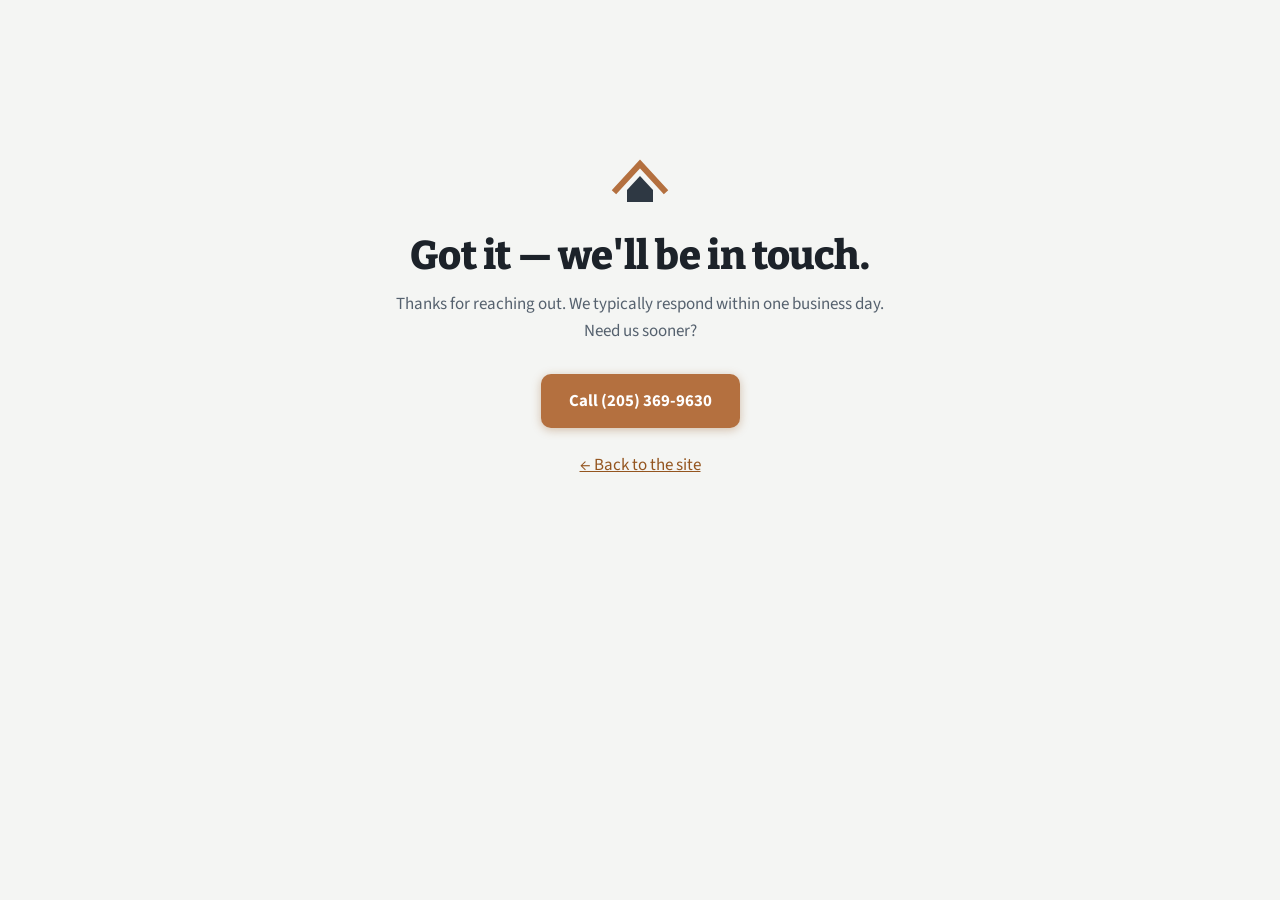
==== thanks.html @ 1217beed "Alabama Reliable Roofing website remake Static single-page site for Alabama Reliable Roofing & Const" ====
<!DOCTYPE html>
<html lang="en">
<head>
<meta charset="UTF-8">
<meta name="viewport" content="width=device-width, initial-scale=1, viewport-fit=cover">
<title>Request received — Alabama Reliable Roofing &amp; Construction</title>
<meta name="robots" content="noindex">
<meta name="theme-color" content="#1C2229">
<link rel="icon" href="/favicon.svg" type="image/svg+xml">
<link rel="preconnect" href="https://fonts.googleapis.com">
<link rel="preconnect" href="https://fonts.gstatic.com" crossorigin>
<link href="https://fonts.googleapis.com/css2?family=Bitter:wght@700;800&family=Source+Sans+3:wght@400;600;700&display=swap" rel="stylesheet">
<link rel="stylesheet" href="/styles.css">
</head>
<body>
<main class="section" style="min-height:70vh;display:grid;place-items:center;">
  <div class="container" style="text-align:center;max-width:560px;">
    <svg viewBox="0 0 64 64" width="64" height="64" style="margin:0 auto 20px;" aria-hidden="true">
      <path d="M8 40 L32 14 L56 40" fill="none" stroke="#B4703F" stroke-width="6" stroke-linecap="square"/>
      <path d="M19 40 L32 26 L45 40 L45 52 L19 52 Z" fill="#2E3843"/>
    </svg>
    <h2 style="max-width:none;">Got it &mdash; we'll be in touch.</h2>
    <p style="color:var(--steel);margin:12px 0 28px;">Thanks for reaching out. We typically respond within one business day. Need us sooner?</p>
    <a class="btn btn-copper btn-lg" href="tel:+12053699630">Call (205) 369-9630</a>
    <p style="margin-top:24px;"><a href="/">&larr; Back to the site</a></p>
  </div>
</main>
</body>
</html>
---- styles.css ----
/* Alabama Reliable Roofing — Iron & Copper
   Palette: iron #1C2229 / #2E3843, galvanized paper #F4F5F3,
   copper #B4703F, steel #55616E */

:root {
  --iron-900: #1C2229;
  --iron-800: #232B34;
  --iron-700: #2E3843;
  --steel: #55616E;
  --paper: #F4F5F3;
  --white: #FFFFFF;
  --copper: #B4703F;
  --copper-deep: #94551F;
  --copper-bright: #D08A4F;
  --line: #DFE2DD;
  --line-dark: #3A4551;
  --font-display: "Bitter", Georgia, serif;
  --font-body: "Source Sans 3", "Helvetica Neue", Arial, sans-serif;
  --radius: 10px;
  --container: 1120px;
  --callbar-h: 64px;
}

* { margin: 0; padding: 0; box-sizing: border-box; }

html { scroll-behavior: smooth; }
html:focus-within { scroll-behavior: smooth; }

body {
  font-family: var(--font-body);
  font-size: 1.0625rem;
  line-height: 1.6;
  color: var(--iron-800);
  background: var(--paper);
  -webkit-font-smoothing: antialiased;
  overflow-x: hidden;
}

img, svg { display: block; max-width: 100%; }

a { color: var(--copper-deep); }

:focus-visible {
  outline: 3px solid var(--copper);
  outline-offset: 2px;
}

.container {
  max-width: var(--container);
  margin: 0 auto;
  padding: 0 20px;
}

/* ---------- type ---------- */

h1, h2, h3 {
  font-family: var(--font-display);
  line-height: 1.12;
  color: var(--iron-900);
  letter-spacing: -0.01em;
}

h1 {
  font-size: clamp(2.4rem, 8.5vw, 4.2rem);
  font-weight: 800;
  color: var(--white);
}

h1 em {
  font-style: italic;
  color: var(--copper-bright);
}

h2 {
  font-size: clamp(1.7rem, 5vw, 2.5rem);
  font-weight: 800;
  margin-bottom: 0.75rem;
  max-width: 22ch;
}

h3 {
  font-size: 1.2rem;
  font-weight: 700;
  margin-bottom: 0.5rem;
}

.spec-label {
  display: flex;
  align-items: center;
  gap: 12px;
  font-size: 0.78rem;
  font-weight: 700;
  letter-spacing: 0.16em;
  text-transform: uppercase;
  color: var(--copper-deep);
  margin-bottom: 1rem;
}

.spec-label .chalk {
  display: inline-block;
  width: 34px;
  height: 2px;
  background: var(--copper);
  flex: none;
}

.spec-label-dark { color: var(--copper-bright); }

.section-lead {
  max-width: 58ch;
  color: var(--steel);
  margin-bottom: 2.5rem;
}

/* ---------- buttons ---------- */

.btn {
  display: inline-flex;
  align-items: center;
  justify-content: center;
  gap: 10px;
  min-height: 48px;
  padding: 12px 24px;
  border: 0;
  border-radius: var(--radius);
  font-family: var(--font-body);
  font-size: 1rem;
  font-weight: 700;
  text-decoration: none;
  cursor: pointer;
  transition: transform 0.15s ease, box-shadow 0.15s ease, background-color 0.15s ease;
}

.btn svg { width: 18px; height: 18px; flex: none; }

.btn:active { transform: translateY(1px) scale(0.99); }

.btn-copper {
  background: var(--copper);
  color: #fff;
  box-shadow: 0 2px 10px rgba(148, 85, 31, 0.35);
}
.btn-copper:hover { background: var(--copper-deep); }

.btn-ghost {
  background: transparent;
  color: var(--white);
  box-shadow: inset 0 0 0 2px rgba(255, 255, 255, 0.4);
}
.btn-ghost:hover { box-shadow: inset 0 0 0 2px rgba(255, 255, 255, 0.85); }

.btn-iron {
  background: var(--iron-800);
  color: #fff;
}
.btn-iron:hover { background: var(--iron-700); }

.btn-lg { min-height: 54px; padding: 14px 28px; font-size: 1.05rem; }
.btn-block { width: 100%; }

/* ---------- header ---------- */

.site-header {
  position: sticky;
  top: 0;
  z-index: 50;
  background: rgba(28, 34, 41, 0.88);
  -webkit-backdrop-filter: blur(14px);
  backdrop-filter: blur(14px);
  border-bottom: 1px solid rgba(255, 255, 255, 0.08);
  padding-top: env(safe-area-inset-top);
}

.header-inner {
  max-width: var(--container);
  margin: 0 auto;
  padding: 10px 20px;
  display: flex;
  align-items: center;
  gap: 20px;
}

.brand {
  display: flex;
  align-items: center;
  gap: 10px;
  text-decoration: none;
  color: var(--white);
  min-height: 44px;
}

.brand-mark { width: 34px; height: 34px; flex: none; }

.brand-text { line-height: 1.15; }
.brand-text strong {
  display: block;
  font-family: var(--font-display);
  font-weight: 800;
  font-size: 1rem;
  letter-spacing: 0.01em;
}
.brand-text span span, .brand-text > span {
  display: block;
  font-size: 0.7rem;
  letter-spacing: 0.14em;
  text-transform: uppercase;
  color: #9FB0C0;
}

.site-nav {
  display: none;
  margin-left: auto;
  gap: 26px;
}

.site-nav a {
  color: #D7DEE5;
  text-decoration: none;
  font-weight: 600;
  font-size: 0.95rem;
  padding: 10px 2px;
  border-bottom: 2px solid transparent;
  transition: color 0.15s ease, border-color 0.15s ease;
}
.site-nav a:hover { color: #fff; border-bottom-color: var(--copper); }

.header-call { display: none; margin-left: auto; }

@media (min-width: 900px) {
  .site-nav { display: flex; }
  .header-call { display: inline-flex; margin-left: 0; }
}

/* ---------- hero ---------- */

.hero {
  position: relative;
  background:
    /* standing-seam ribs */
    repeating-linear-gradient(90deg,
      rgba(255, 255, 255, 0.025) 0px, rgba(255, 255, 255, 0.025) 2px,
      transparent 2px, transparent 72px),
    linear-gradient(160deg, #242D37 0%, var(--iron-900) 55%, #171C22 100%);
  color: var(--white);
  padding: clamp(64px, 12vw, 130px) 0 clamp(120px, 16vw, 180px);
}

.hero-inner {
  max-width: var(--container);
  margin: 0 auto;
  padding: 0 20px;
}

.hero .spec-label { color: var(--copper-bright); }

.hero-fig { display: none; }

@media (min-width: 1024px) {
  .hero-inner {
    display: grid;
    grid-template-columns: minmax(0, 1fr) 460px;
    gap: 72px;
    align-items: center;
  }
  .hero-fig { display: block; margin: 0; }
  .hero-fig svg { width: 100%; height: auto; }
}

.hero-sub {
  max-width: 52ch;
  margin-top: 1.25rem;
  font-size: 1.1rem;
  color: #C3CDD7;
}

.hero-ctas {
  display: flex;
  flex-wrap: wrap;
  gap: 14px;
  margin-top: 2rem;
}

.hero-chips {
  display: flex;
  flex-wrap: wrap;
  gap: 10px;
  list-style: none;
  margin-top: 2.25rem;
}

.hero-chips li {
  font-size: 0.85rem;
  font-weight: 600;
  letter-spacing: 0.02em;
  color: #C3CDD7;
  padding: 8px 14px;
  border: 1px solid var(--line-dark);
  border-radius: 999px;
  background: rgba(255, 255, 255, 0.03);
}

/* rooflines (signature) */
.roofline {
  position: absolute;
  left: 0;
  right: 0;
  width: 100%;
  height: clamp(44px, 7vw, 90px);
}

.roofline-hero { bottom: -1px; }
.roofline-top { top: -1px; }

/* ---------- sections ---------- */

.section { padding: clamp(64px, 9vw, 110px) 0; }

.section-services { padding-top: clamp(48px, 7vw, 80px); }

.card-grid {
  display: grid;
  gap: 16px;
  grid-template-columns: 1fr;
}

@media (min-width: 640px) { .card-grid { grid-template-columns: 1fr 1fr; gap: 20px; } }
@media (min-width: 1024px) { .card-grid { grid-template-columns: repeat(4, 1fr); } }

.card {
  background: var(--white);
  border: 1px solid var(--line);
  border-radius: var(--radius);
  padding: 26px 22px;
  transition: transform 0.2s ease, box-shadow 0.2s ease;
}

.card:hover {
  transform: translateY(-3px);
  box-shadow: 0 12px 28px rgba(28, 34, 41, 0.1);
}

.card-icon {
  width: 48px;
  height: 48px;
  color: var(--copper);
  margin-bottom: 16px;
}

.card p { color: var(--steel); font-size: 0.98rem; }

/* ---------- stats band ---------- */

.stats-band {
  position: relative;
  background:
    repeating-linear-gradient(90deg,
      rgba(255, 255, 255, 0.02) 0px, rgba(255, 255, 255, 0.02) 2px,
      transparent 2px, transparent 72px),
    var(--iron-900);
  color: var(--white);
  padding: clamp(120px, 16vw, 170px) 0 clamp(64px, 9vw, 100px);
}

.stats-grid {
  display: grid;
  grid-template-columns: 1fr 1fr;
  gap: 28px 16px;
  margin-top: 1.5rem;
}

@media (min-width: 900px) { .stats-grid { grid-template-columns: repeat(4, 1fr); } }

.stat dd {
  font-family: var(--font-display);
  font-size: clamp(2.2rem, 6vw, 3.2rem);
  font-weight: 800;
  color: var(--copper-bright);
  line-height: 1;
}

.stat dt {
  font-size: 0.8rem;
  font-weight: 600;
  letter-spacing: 0.12em;
  text-transform: uppercase;
  color: #9FB0C0;
  margin-bottom: 8px;
}

/* ---------- storm / split ---------- */

.split {
  display: grid;
  gap: 40px;
  grid-template-columns: 1fr;
  align-items: start;
}

@media (min-width: 960px) {
  .split { grid-template-columns: 7fr 5fr; gap: 64px; }
}

.split-copy > p { color: var(--steel); max-width: 56ch; }

.claim-steps {
  list-style: none;
  counter-reset: step;
  margin: 1.75rem 0 2rem;
  display: grid;
  gap: 18px;
}

.claim-steps li {
  counter-increment: step;
  position: relative;
  padding-left: 52px;
  color: var(--steel);
}

.claim-steps li strong { color: var(--iron-800); }

.claim-steps li::before {
  content: counter(step);
  position: absolute;
  left: 0;
  top: 0;
  width: 36px;
  height: 36px;
  display: grid;
  place-items: center;
  font-family: var(--font-display);
  font-weight: 700;
  color: var(--copper-deep);
  background: var(--white);
  border: 1px solid var(--line);
  border-radius: 50%;
}

.split-panel {
  display: grid;
  gap: 16px;
}

.panel-block {
  background: var(--white);
  border: 1px solid var(--line);
  border-left: 4px solid var(--copper);
  border-radius: var(--radius);
  padding: 24px 22px;
}

.panel-block p { color: var(--steel); font-size: 0.98rem; }

/* ---------- about ---------- */

.section-about { padding-top: 0; }

.about-grid {
  display: grid;
  gap: 40px;
  grid-template-columns: 1fr;
  align-items: start;
}

@media (min-width: 960px) {
  .about-grid { grid-template-columns: 7fr 5fr; gap: 64px; }
}

.about-grid p { color: var(--steel); max-width: 56ch; margin-bottom: 1rem; }

.hours-card {
  background: var(--white);
  border: 1px solid var(--line);
  border-radius: var(--radius);
  padding: 28px 24px;
}

.hours-table {
  width: 100%;
  border-collapse: collapse;
  margin: 12px 0 20px;
}

.hours-table th, .hours-table td {
  text-align: left;
  padding: 10px 0;
  border-bottom: 1px solid var(--line);
  font-size: 0.98rem;
}

.hours-table th { font-weight: 600; color: var(--iron-800); }
.hours-table td { text-align: right; color: var(--steel); }
.hours-table tr:last-child th, .hours-table tr:last-child td { border-bottom: 0; }

.hours-card .btn { width: 100%; }

/* ---------- estimate / contact ---------- */

.section-estimate {
  position: relative;
  background:
    repeating-linear-gradient(90deg,
      rgba(255, 255, 255, 0.02) 0px, rgba(255, 255, 255, 0.02) 2px,
      transparent 2px, transparent 72px),
    var(--iron-900);
  color: var(--white);
  padding-top: clamp(130px, 17vw, 180px);
}

.section-estimate h2 { color: var(--white); }
.estimate-copy > p { color: #C3CDD7; max-width: 50ch; }

.contact-list {
  list-style: none;
  margin-top: 2rem;
  display: grid;
  gap: 16px;
}

.contact-list li {
  display: grid;
  grid-template-columns: 72px 1fr;
  gap: 12px;
  align-items: baseline;
}

.contact-label {
  font-size: 0.75rem;
  font-weight: 700;
  letter-spacing: 0.14em;
  text-transform: uppercase;
  color: var(--copper-bright);
}

.contact-list a { color: var(--white); text-decoration-color: var(--copper); }
.contact-list span:not(.contact-label) { color: #C3CDD7; }

.estimate-form {
  background: var(--white);
  border-radius: 14px;
  padding: 28px 24px;
  color: var(--iron-800);
  box-shadow: 0 24px 60px rgba(0, 0, 0, 0.35);
}

.field { margin-bottom: 16px; }

.field label {
  display: block;
  font-weight: 600;
  font-size: 0.92rem;
  margin-bottom: 6px;
}

.field input, .field textarea {
  width: 100%;
  font-family: var(--font-body);
  font-size: 1rem;
  padding: 12px 14px;
  border: 1.5px solid var(--line);
  border-radius: 8px;
  background: var(--paper);
  color: var(--iron-900);
  transition: border-color 0.15s ease;
}

.field input:focus, .field textarea:focus {
  outline: none;
  border-color: var(--copper);
  background: var(--white);
}

.form-note {
  margin-top: 12px;
  font-size: 0.88rem;
  color: var(--steel);
  text-align: center;
}

.hidden-field { display: none; }

/* ---------- footer ---------- */

.site-footer {
  background: #14181D;
  color: #9FB0C0;
  padding: 40px 0 calc(28px + var(--callbar-h) + env(safe-area-inset-bottom));
  font-size: 0.92rem;
}

.footer-inner { display: grid; gap: 20px; }

.footer-brand {
  display: flex;
  gap: 14px;
  align-items: flex-start;
  color: var(--white);
}

.footer-brand .brand-mark { width: 30px; height: 30px; margin-top: 3px; }
.footer-brand strong { color: var(--white); }
.footer-brand p { color: #9FB0C0; }

.footer-fine { border-top: 1px solid #262E37; padding-top: 20px; }
.footer-fine a { color: #C3CDD7; }

@media (min-width: 900px) {
  .site-footer { padding-bottom: 32px; }
}

/* ---------- mobile call bar ---------- */

.call-bar {
  position: fixed;
  left: 0;
  right: 0;
  bottom: 0;
  z-index: 60;
  display: grid;
  grid-template-columns: 1fr 1fr;
  gap: 10px;
  padding: 10px 12px calc(10px + env(safe-area-inset-bottom));
  background: rgba(20, 24, 29, 0.92);
  -webkit-backdrop-filter: blur(14px);
  backdrop-filter: blur(14px);
  border-top: 1px solid rgba(255, 255, 255, 0.1);
}

.call-bar-btn {
  display: flex;
  align-items: center;
  justify-content: center;
  gap: 8px;
  min-height: 50px;
  border-radius: 12px;
  font-weight: 700;
  font-size: 1rem;
  text-decoration: none;
  transition: transform 0.12s ease;
}

.call-bar-btn:active { transform: scale(0.97); }

.call-bar-btn svg { width: 18px; height: 18px; }

.call-bar-call {
  background: var(--copper);
  color: #fff;
}

.call-bar-estimate {
  background: rgba(255, 255, 255, 0.1);
  color: #fff;
  box-shadow: inset 0 0 0 1.5px rgba(255, 255, 255, 0.25);
}

@media (min-width: 900px) {
  .call-bar { display: none; }
}

/* ---------- reveal animations ---------- */

.reveal {
  opacity: 0;
  transform: translateY(18px);
  transition: opacity 0.6s ease, transform 0.6s ease;
}

.reveal.is-visible {
  opacity: 1;
  transform: none;
}

/* hero load sequence */
.hero-reveal {
  opacity: 0;
  transform: translateY(16px);
  animation: heroUp 0.7s cubic-bezier(0.22, 1, 0.36, 1) forwards;
}

.hero-reveal.r1 { animation-delay: 0.05s; }
.hero-reveal.r2 { animation-delay: 0.15s; }
.hero-reveal.r3 { animation-delay: 0.3s; }
.hero-reveal.r4 { animation-delay: 0.45s; }
.hero-reveal.r5 { animation-delay: 0.6s; }

@keyframes heroUp {
  to { opacity: 1; transform: none; }
}

@media (prefers-reduced-motion: reduce) {
  html { scroll-behavior: auto; }
  .reveal, .hero-reveal {
    opacity: 1;
    transform: none;
    animation: none;
    transition: none;
  }
  .card:hover { transform: none; }
}
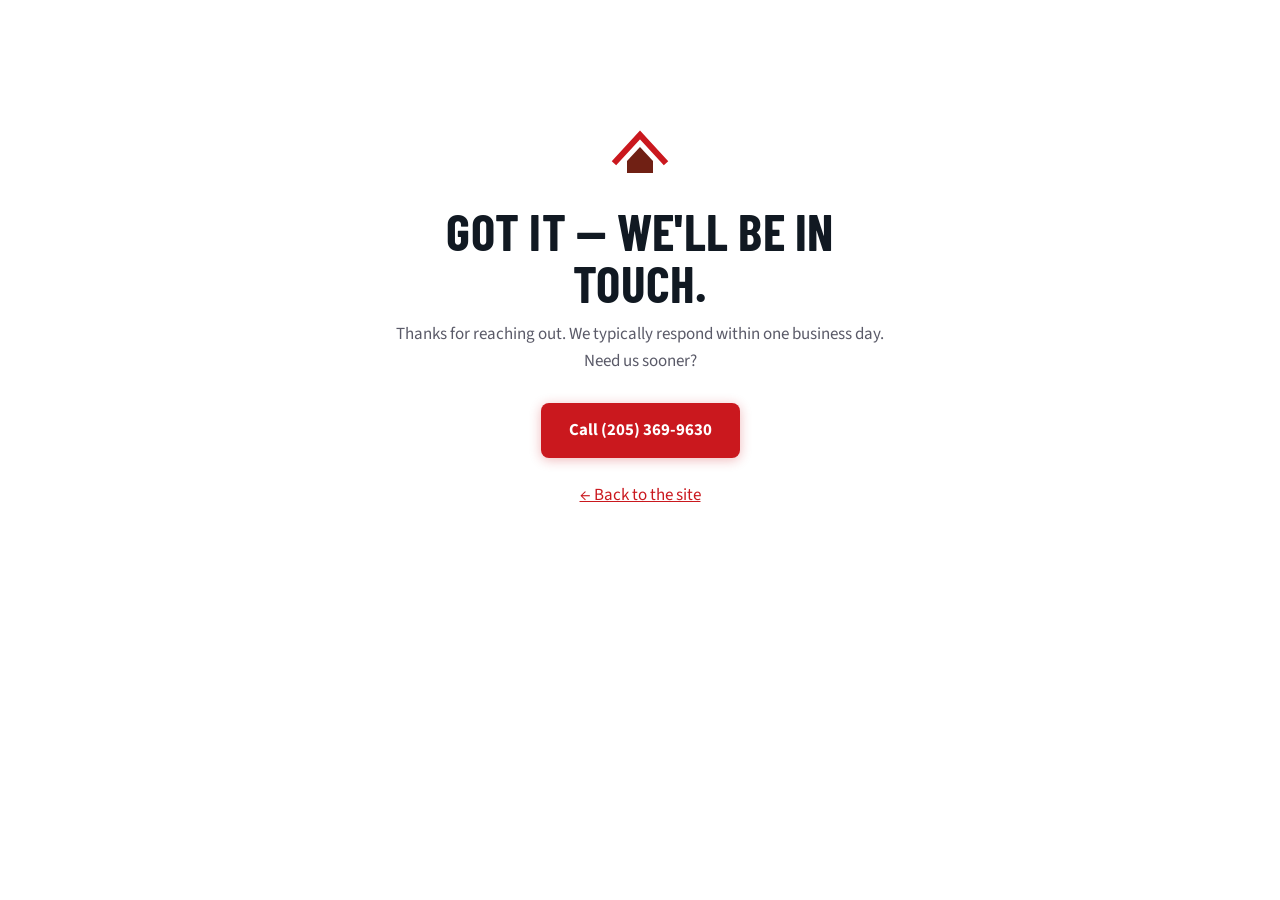
==== commit 82056973: "Rebrand: light theme in the company's real colors + real project photos - Extract exact brand colors" ====
--- a/thanks.html
+++ b/thanks.html
@@ -5,23 +5,23 @@
 <meta name="viewport" content="width=device-width, initial-scale=1, viewport-fit=cover">
 <title>Request received — Alabama Reliable Roofing &amp; Construction</title>
 <meta name="robots" content="noindex">
-<meta name="theme-color" content="#1C2229">
+<meta name="theme-color" content="#FFFFFF">
 <link rel="icon" href="/favicon.svg" type="image/svg+xml">
 <link rel="preconnect" href="https://fonts.googleapis.com">
 <link rel="preconnect" href="https://fonts.gstatic.com" crossorigin>
-<link href="https://fonts.googleapis.com/css2?family=Bitter:wght@700;800&family=Source+Sans+3:wght@400;600;700&display=swap" rel="stylesheet">
+<link href="https://fonts.googleapis.com/css2?family=Barlow+Condensed:wght@600;700&family=Source+Sans+3:wght@400;600;700&display=swap" rel="stylesheet">
 <link rel="stylesheet" href="/styles.css">
 </head>
 <body>
 <main class="section" style="min-height:70vh;display:grid;place-items:center;">
   <div class="container" style="text-align:center;max-width:560px;">
     <svg viewBox="0 0 64 64" width="64" height="64" style="margin:0 auto 20px;" aria-hidden="true">
-      <path d="M8 40 L32 14 L56 40" fill="none" stroke="#B4703F" stroke-width="6" stroke-linecap="square"/>
-      <path d="M19 40 L32 26 L45 40 L45 52 L19 52 Z" fill="#2E3843"/>
+      <path d="M8 40 L32 14 L56 40" fill="none" stroke="#CA181E" stroke-width="6" stroke-linecap="square"/>
+      <path d="M19 40 L32 26 L45 40 L45 52 L19 52 Z" fill="#702014"/>
     </svg>
     <h2 style="max-width:none;">Got it &mdash; we'll be in touch.</h2>
-    <p style="color:var(--steel);margin:12px 0 28px;">Thanks for reaching out. We typically respond within one business day. Need us sooner?</p>
-    <a class="btn btn-copper btn-lg" href="tel:+12053699630">Call (205) 369-9630</a>
+    <p style="color:var(--slate);margin:12px 0 28px;">Thanks for reaching out. We typically respond within one business day. Need us sooner?</p>
+    <a class="btn btn-red btn-lg" href="tel:+12053699630">Call (205) 369-9630</a>
     <p style="margin-top:24px;"><a href="/">&larr; Back to the site</a></p>
   </div>
 </main>
--- a/styles.css
+++ b/styles.css
@@ -1,23 +1,27 @@
-/* Alabama Reliable Roofing — Iron & Copper
-   Palette: iron #1C2229 / #2E3843, galvanized paper #F4F5F3,
-   copper #B4703F, steel #55616E */
+/* Alabama Reliable Roofing — rebrand in the company's own colors
+   Extracted from alabamareliableroofing.com:
+     brick  #702014  (exact logo pigment — Alabama state mark)
+     red    #CA181E  (site theme accent / buttons)
+     ink    #111922  (site theme dark)
+     slate  #5A5A68  (site theme gray)
+     fog    #F8F8F8  (site theme light bg)
+   Light theme: white/fog surfaces, ink text, red + brick as identity. */
 
 :root {
-  --iron-900: #1C2229;
-  --iron-800: #232B34;
-  --iron-700: #2E3843;
-  --steel: #55616E;
-  --paper: #F4F5F3;
+  --red: #CA181E;
+  --red-dark: #A21015;
+  --brick: #702014;
+  --brick-deep: #591A10;
+  --ink: #111922;
+  --slate: #5A5A68;
+  --fog: #F8F8F8;
   --white: #FFFFFF;
-  --copper: #B4703F;
-  --copper-deep: #94551F;
-  --copper-bright: #D08A4F;
-  --line: #DFE2DD;
-  --line-dark: #3A4551;
-  --font-display: "Bitter", Georgia, serif;
+  --line: #E6E4E1;
+  --font-display: "Barlow Condensed", "Arial Narrow", sans-serif;
   --font-body: "Source Sans 3", "Helvetica Neue", Arial, sans-serif;
-  --radius: 10px;
-  --container: 1120px;
+  --font-mono: "IBM Plex Mono", "SF Mono", Menlo, monospace;
+  --radius: 8px;
+  --container: 1140px;
   --callbar-h: 64px;
 }
 
@@ -30,18 +34,18 @@
   font-family: var(--font-body);
   font-size: 1.0625rem;
   line-height: 1.6;
-  color: var(--iron-800);
-  background: var(--paper);
+  color: var(--ink);
+  background: var(--white);
   -webkit-font-smoothing: antialiased;
   overflow-x: hidden;
 }
 
 img, svg { display: block; max-width: 100%; }
 
-a { color: var(--copper-deep); }
+a { color: var(--red); }
 
 :focus-visible {
-  outline: 3px solid var(--copper);
+  outline: 3px solid var(--red);
   outline-offset: 2px;
 }
 
@@ -55,32 +59,34 @@
 
 h1, h2, h3 {
   font-family: var(--font-display);
-  line-height: 1.12;
-  color: var(--iron-900);
-  letter-spacing: -0.01em;
+  line-height: 1.02;
+  color: var(--ink);
+  text-transform: uppercase;
+  letter-spacing: 0.005em;
 }
 
 h1 {
-  font-size: clamp(2.4rem, 8.5vw, 4.2rem);
-  font-weight: 800;
+  font-size: clamp(3rem, 10.5vw, 5.4rem);
+  font-weight: 700;
   color: var(--white);
 }
 
 h1 em {
-  font-style: italic;
-  color: var(--copper-bright);
+  font-style: normal;
+  color: #FFB4AE;
+  position: relative;
 }
 
 h2 {
-  font-size: clamp(1.7rem, 5vw, 2.5rem);
-  font-weight: 800;
+  font-size: clamp(2.1rem, 5.6vw, 3.2rem);
+  font-weight: 700;
   margin-bottom: 0.75rem;
-  max-width: 22ch;
+  max-width: 24ch;
 }
 
 h3 {
-  font-size: 1.2rem;
-  font-weight: 700;
+  font-size: 1.45rem;
+  font-weight: 600;
   margin-bottom: 0.5rem;
 }
 
@@ -88,11 +94,12 @@
   display: flex;
   align-items: center;
   gap: 12px;
-  font-size: 0.78rem;
-  font-weight: 700;
-  letter-spacing: 0.16em;
+  font-family: var(--font-mono);
+  font-size: 0.74rem;
+  font-weight: 500;
+  letter-spacing: 0.14em;
   text-transform: uppercase;
-  color: var(--copper-deep);
+  color: var(--red);
   margin-bottom: 1rem;
 }
 
@@ -100,15 +107,16 @@
   display: inline-block;
   width: 34px;
   height: 2px;
-  background: var(--copper);
+  background: var(--red);
   flex: none;
 }
 
-.spec-label-dark { color: var(--copper-bright); }
+.spec-label-light { color: #FFB4AE; }
+.spec-label-light .chalk { background: #FFB4AE; }
 
 .section-lead {
   max-width: 58ch;
-  color: var(--steel);
+  color: var(--slate);
   margin-bottom: 2.5rem;
 }
 
@@ -135,25 +143,25 @@
 
 .btn:active { transform: translateY(1px) scale(0.99); }
 
-.btn-copper {
-  background: var(--copper);
+.btn-red {
+  background: var(--red);
   color: #fff;
-  box-shadow: 0 2px 10px rgba(148, 85, 31, 0.35);
-}
-.btn-copper:hover { background: var(--copper-deep); }
+  box-shadow: 0 2px 12px rgba(202, 24, 30, 0.3);
+}
+.btn-red:hover { background: var(--red-dark); }
 
 .btn-ghost {
   background: transparent;
   color: var(--white);
-  box-shadow: inset 0 0 0 2px rgba(255, 255, 255, 0.4);
-}
-.btn-ghost:hover { box-shadow: inset 0 0 0 2px rgba(255, 255, 255, 0.85); }
-
-.btn-iron {
-  background: var(--iron-800);
+  box-shadow: inset 0 0 0 2px rgba(255, 255, 255, 0.5);
+}
+.btn-ghost:hover { box-shadow: inset 0 0 0 2px rgba(255, 255, 255, 0.9); }
+
+.btn-ink {
+  background: var(--ink);
   color: #fff;
 }
-.btn-iron:hover { background: var(--iron-700); }
+.btn-ink:hover { background: #26313D; }
 
 .btn-lg { min-height: 54px; padding: 14px 28px; font-size: 1.05rem; }
 .btn-block { width: 100%; }
@@ -164,10 +172,10 @@
   position: sticky;
   top: 0;
   z-index: 50;
-  background: rgba(28, 34, 41, 0.88);
+  background: rgba(255, 255, 255, 0.92);
   -webkit-backdrop-filter: blur(14px);
   backdrop-filter: blur(14px);
-  border-bottom: 1px solid rgba(255, 255, 255, 0.08);
+  border-bottom: 1px solid var(--line);
   padding-top: env(safe-area-inset-top);
 }
 
@@ -183,29 +191,11 @@
 .brand {
   display: flex;
   align-items: center;
-  gap: 10px;
   text-decoration: none;
-  color: var(--white);
   min-height: 44px;
 }
 
-.brand-mark { width: 34px; height: 34px; flex: none; }
-
-.brand-text { line-height: 1.15; }
-.brand-text strong {
-  display: block;
-  font-family: var(--font-display);
-  font-weight: 800;
-  font-size: 1rem;
-  letter-spacing: 0.01em;
-}
-.brand-text span span, .brand-text > span {
-  display: block;
-  font-size: 0.7rem;
-  letter-spacing: 0.14em;
-  text-transform: uppercase;
-  color: #9FB0C0;
-}
+.brand img { height: 46px; width: auto; }
 
 .site-nav {
   display: none;
@@ -214,7 +204,7 @@
 }
 
 .site-nav a {
-  color: #D7DEE5;
+  color: var(--ink);
   text-decoration: none;
   font-weight: 600;
   font-size: 0.95rem;
@@ -222,55 +212,60 @@
   border-bottom: 2px solid transparent;
   transition: color 0.15s ease, border-color 0.15s ease;
 }
-.site-nav a:hover { color: #fff; border-bottom-color: var(--copper); }
+.site-nav a:hover { color: var(--red); border-bottom-color: var(--red); }
 
 .header-call { display: none; margin-left: auto; }
 
 @media (min-width: 900px) {
   .site-nav { display: flex; }
   .header-call { display: inline-flex; margin-left: 0; }
+  .brand img { height: 54px; }
 }
 
 /* ---------- hero ---------- */
 
 .hero {
   position: relative;
+  color: var(--white);
+  padding: clamp(88px, 15vw, 168px) 0 clamp(130px, 17vw, 190px);
+  overflow: hidden;
+}
+
+.hero-photo {
+  position: absolute;
+  inset: 0;
+  width: 100%;
+  height: 100%;
+  object-fit: cover;
+  object-position: 42% 38%;
+}
+
+.hero::after {
+  content: "";
+  position: absolute;
+  inset: 0;
   background:
-    /* standing-seam ribs */
-    repeating-linear-gradient(90deg,
-      rgba(255, 255, 255, 0.025) 0px, rgba(255, 255, 255, 0.025) 2px,
-      transparent 2px, transparent 72px),
-    linear-gradient(160deg, #242D37 0%, var(--iron-900) 55%, #171C22 100%);
-  color: var(--white);
-  padding: clamp(64px, 12vw, 130px) 0 clamp(120px, 16vw, 180px);
+    linear-gradient(100deg,
+      rgba(17, 25, 34, 0.9) 0%,
+      rgba(17, 25, 34, 0.72) 42%,
+      rgba(64, 24, 16, 0.42) 100%);
 }
 
 .hero-inner {
+  position: relative;
+  z-index: 2;
   max-width: var(--container);
   margin: 0 auto;
   padding: 0 20px;
 }
 
-.hero .spec-label { color: var(--copper-bright); }
-
-.hero-fig { display: none; }
-
-@media (min-width: 1024px) {
-  .hero-inner {
-    display: grid;
-    grid-template-columns: minmax(0, 1fr) 460px;
-    gap: 72px;
-    align-items: center;
-  }
-  .hero-fig { display: block; margin: 0; }
-  .hero-fig svg { width: 100%; height: auto; }
-}
+.hero-copy { max-width: 640px; }
 
 .hero-sub {
-  max-width: 52ch;
+  max-width: 50ch;
   margin-top: 1.25rem;
-  font-size: 1.1rem;
-  color: #C3CDD7;
+  font-size: 1.12rem;
+  color: rgba(255, 255, 255, 0.92);
 }
 
 .hero-ctas {
@@ -292,20 +287,42 @@
   font-size: 0.85rem;
   font-weight: 600;
   letter-spacing: 0.02em;
-  color: #C3CDD7;
+  color: #fff;
   padding: 8px 14px;
-  border: 1px solid var(--line-dark);
+  border: 1px solid rgba(255, 255, 255, 0.35);
   border-radius: 999px;
-  background: rgba(255, 255, 255, 0.03);
-}
-
-/* rooflines (signature) */
+  background: rgba(17, 25, 34, 0.35);
+  -webkit-backdrop-filter: blur(4px);
+  backdrop-filter: blur(4px);
+}
+
+/* photo credit chip */
+.hero-tag {
+  position: absolute;
+  right: 18px;
+  bottom: clamp(56px, 9vw, 104px);
+  z-index: 2;
+  font-family: var(--font-mono);
+  font-size: 0.68rem;
+  letter-spacing: 0.1em;
+  text-transform: uppercase;
+  color: rgba(255, 255, 255, 0.85);
+  background: rgba(17, 25, 34, 0.55);
+  padding: 6px 10px;
+  border-radius: 4px;
+  display: none;
+}
+
+@media (min-width: 720px) { .hero-tag { display: block; } }
+
+/* rooflines (signature dividers) */
 .roofline {
   position: absolute;
   left: 0;
   right: 0;
   width: 100%;
   height: clamp(44px, 7vw, 90px);
+  z-index: 3;
 }
 
 .roofline-hero { bottom: -1px; }
@@ -315,7 +332,90 @@
 
 .section { padding: clamp(64px, 9vw, 110px) 0; }
 
-.section-services { padding-top: clamp(48px, 7vw, 80px); }
+/* ---------- work gallery ---------- */
+
+.section-work { padding-top: clamp(48px, 7vw, 76px); }
+
+.work-head {
+  display: flex;
+  flex-wrap: wrap;
+  align-items: flex-end;
+  gap: 20px;
+  justify-content: space-between;
+}
+
+.work-note {
+  font-family: var(--font-mono);
+  font-size: 0.74rem;
+  letter-spacing: 0.1em;
+  text-transform: uppercase;
+  color: var(--slate);
+  margin-bottom: 2.2rem;
+}
+
+.work-grid {
+  display: grid;
+  gap: 14px;
+  grid-auto-flow: column;
+  grid-auto-columns: min(78vw, 340px);
+  overflow-x: auto;
+  scroll-snap-type: x mandatory;
+  padding: 0 20px 12px;
+  margin: 0 -20px;
+  -webkit-overflow-scrolling: touch;
+  scrollbar-width: none;
+}
+.work-grid::-webkit-scrollbar { display: none; }
+
+.work-item {
+  scroll-snap-align: center;
+  margin: 0;
+}
+
+.work-item img {
+  width: 100%;
+  aspect-ratio: 4 / 3;
+  object-fit: cover;
+  border-radius: var(--radius);
+  background: var(--fog);
+}
+
+.work-item figcaption {
+  display: flex;
+  gap: 10px;
+  align-items: baseline;
+  padding: 10px 2px 0;
+  font-size: 0.92rem;
+  color: var(--slate);
+}
+
+.work-kind {
+  font-family: var(--font-mono);
+  font-size: 0.68rem;
+  font-weight: 500;
+  letter-spacing: 0.12em;
+  text-transform: uppercase;
+  color: var(--brick);
+  white-space: nowrap;
+}
+
+@media (min-width: 900px) {
+  .work-grid {
+    grid-auto-flow: row;
+    grid-template-columns: repeat(3, 1fr);
+    grid-auto-columns: unset;
+    overflow: visible;
+    padding: 0;
+    margin: 0;
+    gap: 20px;
+  }
+  .work-item-wide { grid-column: span 2; grid-row: span 2; display: flex; flex-direction: column; }
+  .work-item-wide img { flex: 1; height: 100%; aspect-ratio: auto; min-height: 0; object-position: 50% 22%; }
+}
+
+/* ---------- services ---------- */
+
+.section-services { background: var(--fog); }
 
 .card-grid {
   display: grid;
@@ -329,6 +429,7 @@
 .card {
   background: var(--white);
   border: 1px solid var(--line);
+  border-top: 3px solid var(--red);
   border-radius: var(--radius);
   padding: 26px 22px;
   transition: transform 0.2s ease, box-shadow 0.2s ease;
@@ -336,27 +437,27 @@
 
 .card:hover {
   transform: translateY(-3px);
-  box-shadow: 0 12px 28px rgba(28, 34, 41, 0.1);
+  box-shadow: 0 12px 28px rgba(17, 25, 34, 0.1);
 }
 
 .card-icon {
   width: 48px;
   height: 48px;
-  color: var(--copper);
+  color: var(--red);
   margin-bottom: 16px;
 }
 
-.card p { color: var(--steel); font-size: 0.98rem; }
-
-/* ---------- stats band ---------- */
+.card p { color: var(--slate); font-size: 0.98rem; }
+
+/* ---------- stats band (logo brick) ---------- */
 
 .stats-band {
   position: relative;
   background:
     repeating-linear-gradient(90deg,
-      rgba(255, 255, 255, 0.02) 0px, rgba(255, 255, 255, 0.02) 2px,
+      rgba(255, 255, 255, 0.03) 0px, rgba(255, 255, 255, 0.03) 2px,
       transparent 2px, transparent 72px),
-    var(--iron-900);
+    var(--brick);
   color: var(--white);
   padding: clamp(120px, 16vw, 170px) 0 clamp(64px, 9vw, 100px);
 }
@@ -372,18 +473,19 @@
 
 .stat dd {
   font-family: var(--font-display);
-  font-size: clamp(2.2rem, 6vw, 3.2rem);
-  font-weight: 800;
-  color: var(--copper-bright);
+  font-size: clamp(2.6rem, 7vw, 4rem);
+  font-weight: 700;
+  color: var(--white);
   line-height: 1;
 }
 
 .stat dt {
-  font-size: 0.8rem;
-  font-weight: 600;
+  font-family: var(--font-mono);
+  font-size: 0.72rem;
+  font-weight: 500;
   letter-spacing: 0.12em;
   text-transform: uppercase;
-  color: #9FB0C0;
+  color: #E8B7AD;
   margin-bottom: 8px;
 }
 
@@ -400,7 +502,7 @@
   .split { grid-template-columns: 7fr 5fr; gap: 64px; }
 }
 
-.split-copy > p { color: var(--steel); max-width: 56ch; }
+.split-copy > p { color: var(--slate); max-width: 56ch; }
 
 .claim-steps {
   list-style: none;
@@ -414,10 +516,10 @@
   counter-increment: step;
   position: relative;
   padding-left: 52px;
-  color: var(--steel);
-}
-
-.claim-steps li strong { color: var(--iron-800); }
+  color: var(--slate);
+}
+
+.claim-steps li strong { color: var(--ink); }
 
 .claim-steps li::before {
   content: counter(step);
@@ -429,31 +531,55 @@
   display: grid;
   place-items: center;
   font-family: var(--font-display);
+  font-size: 1.15rem;
   font-weight: 700;
-  color: var(--copper-deep);
-  background: var(--white);
+  color: var(--white);
+  background: var(--brick);
+  border-radius: 50%;
+}
+
+.split-panel {
+  display: grid;
+  gap: 16px;
+}
+
+.panel-block {
+  background: var(--fog);
   border: 1px solid var(--line);
-  border-radius: 50%;
-}
-
-.split-panel {
-  display: grid;
-  gap: 16px;
-}
-
-.panel-block {
-  background: var(--white);
-  border: 1px solid var(--line);
-  border-left: 4px solid var(--copper);
+  border-left: 4px solid var(--red);
   border-radius: var(--radius);
   padding: 24px 22px;
 }
 
-.panel-block p { color: var(--steel); font-size: 0.98rem; }
+.panel-block p { color: var(--slate); font-size: 0.98rem; }
+
+.panel-logo {
+  height: 44px;
+  width: auto;
+  margin-bottom: 14px;
+}
+
+.storm-photo { margin: 0; }
+
+.storm-photo img {
+  width: 100%;
+  border-radius: var(--radius);
+  aspect-ratio: 16 / 10;
+  object-fit: cover;
+}
+
+.storm-photo figcaption {
+  padding-top: 8px;
+  font-family: var(--font-mono);
+  font-size: 0.68rem;
+  letter-spacing: 0.12em;
+  text-transform: uppercase;
+  color: var(--slate);
+}
 
 /* ---------- about ---------- */
 
-.section-about { padding-top: 0; }
+.section-about { background: var(--fog); }
 
 .about-grid {
   display: grid;
@@ -466,7 +592,7 @@
   .about-grid { grid-template-columns: 7fr 5fr; gap: 64px; }
 }
 
-.about-grid p { color: var(--steel); max-width: 56ch; margin-bottom: 1rem; }
+.about-grid p { color: var(--slate); max-width: 56ch; margin-bottom: 1rem; }
 
 .hours-card {
   background: var(--white);
@@ -488,27 +614,17 @@
   font-size: 0.98rem;
 }
 
-.hours-table th { font-weight: 600; color: var(--iron-800); }
-.hours-table td { text-align: right; color: var(--steel); }
+.hours-table th { font-weight: 600; color: var(--ink); }
+.hours-table td { text-align: right; color: var(--slate); }
 .hours-table tr:last-child th, .hours-table tr:last-child td { border-bottom: 0; }
 
 .hours-card .btn { width: 100%; }
 
 /* ---------- estimate / contact ---------- */
 
-.section-estimate {
-  position: relative;
-  background:
-    repeating-linear-gradient(90deg,
-      rgba(255, 255, 255, 0.02) 0px, rgba(255, 255, 255, 0.02) 2px,
-      transparent 2px, transparent 72px),
-    var(--iron-900);
-  color: var(--white);
-  padding-top: clamp(130px, 17vw, 180px);
-}
-
-.section-estimate h2 { color: var(--white); }
-.estimate-copy > p { color: #C3CDD7; max-width: 50ch; }
+.section-estimate { position: relative; }
+
+.estimate-copy > p { color: var(--slate); max-width: 50ch; }
 
 .contact-list {
   list-style: none;
@@ -519,28 +635,31 @@
 
 .contact-list li {
   display: grid;
-  grid-template-columns: 72px 1fr;
+  grid-template-columns: 76px 1fr;
   gap: 12px;
   align-items: baseline;
 }
 
 .contact-label {
-  font-size: 0.75rem;
-  font-weight: 700;
+  font-family: var(--font-mono);
+  font-size: 0.68rem;
+  font-weight: 500;
   letter-spacing: 0.14em;
   text-transform: uppercase;
-  color: var(--copper-bright);
-}
-
-.contact-list a { color: var(--white); text-decoration-color: var(--copper); }
-.contact-list span:not(.contact-label) { color: #C3CDD7; }
+  color: var(--brick);
+}
+
+.contact-list a { color: var(--ink); text-decoration-color: var(--red); overflow-wrap: anywhere; }
+.contact-list span:not(.contact-label) { color: var(--slate); }
 
 .estimate-form {
   background: var(--white);
+  border: 1px solid var(--line);
+  border-top: 4px solid var(--red);
   border-radius: 14px;
   padding: 28px 24px;
-  color: var(--iron-800);
-  box-shadow: 0 24px 60px rgba(0, 0, 0, 0.35);
+  color: var(--ink);
+  box-shadow: 0 18px 44px rgba(17, 25, 34, 0.12);
 }
 
 .field { margin-bottom: 16px; }
@@ -559,21 +678,21 @@
   padding: 12px 14px;
   border: 1.5px solid var(--line);
   border-radius: 8px;
-  background: var(--paper);
-  color: var(--iron-900);
+  background: var(--fog);
+  color: var(--ink);
   transition: border-color 0.15s ease;
 }
 
 .field input:focus, .field textarea:focus {
   outline: none;
-  border-color: var(--copper);
+  border-color: var(--red);
   background: var(--white);
 }
 
 .form-note {
   margin-top: 12px;
   font-size: 0.88rem;
-  color: var(--steel);
+  color: var(--slate);
   text-align: center;
 }
 
@@ -582,9 +701,9 @@
 /* ---------- footer ---------- */
 
 .site-footer {
-  background: #14181D;
-  color: #9FB0C0;
-  padding: 40px 0 calc(28px + var(--callbar-h) + env(safe-area-inset-bottom));
+  background: var(--ink);
+  color: #ABB4BE;
+  padding: 44px 0 calc(28px + var(--callbar-h) + env(safe-area-inset-bottom));
   font-size: 0.92rem;
 }
 
@@ -594,15 +713,24 @@
   display: flex;
   gap: 14px;
   align-items: flex-start;
+}
+
+.footer-mark { width: 34px; height: 34px; flex: none; margin-top: 3px; }
+
+.footer-brand strong {
+  display: block;
+  font-family: var(--font-display);
+  font-size: 1.3rem;
+  font-weight: 600;
+  text-transform: uppercase;
+  letter-spacing: 0.02em;
   color: var(--white);
-}
-
-.footer-brand .brand-mark { width: 30px; height: 30px; margin-top: 3px; }
-.footer-brand strong { color: var(--white); }
-.footer-brand p { color: #9FB0C0; }
-
-.footer-fine { border-top: 1px solid #262E37; padding-top: 20px; }
-.footer-fine a { color: #C3CDD7; }
+  line-height: 1.1;
+  margin-bottom: 4px;
+}
+
+.footer-fine { border-top: 1px solid #26313D; padding-top: 20px; }
+.footer-fine a { color: #D3D9DF; }
 
 @media (min-width: 900px) {
   .site-footer { padding-bottom: 32px; }
@@ -620,10 +748,10 @@
   grid-template-columns: 1fr 1fr;
   gap: 10px;
   padding: 10px 12px calc(10px + env(safe-area-inset-bottom));
-  background: rgba(20, 24, 29, 0.92);
+  background: rgba(255, 255, 255, 0.92);
   -webkit-backdrop-filter: blur(14px);
   backdrop-filter: blur(14px);
-  border-top: 1px solid rgba(255, 255, 255, 0.1);
+  border-top: 1px solid var(--line);
 }
 
 .call-bar-btn {
@@ -644,14 +772,14 @@
 .call-bar-btn svg { width: 18px; height: 18px; }
 
 .call-bar-call {
-  background: var(--copper);
+  background: var(--red);
   color: #fff;
 }
 
 .call-bar-estimate {
-  background: rgba(255, 255, 255, 0.1);
-  color: #fff;
-  box-shadow: inset 0 0 0 1.5px rgba(255, 255, 255, 0.25);
+  background: var(--white);
+  color: var(--ink);
+  box-shadow: inset 0 0 0 1.5px var(--ink);
 }
 
 @media (min-width: 900px) {
